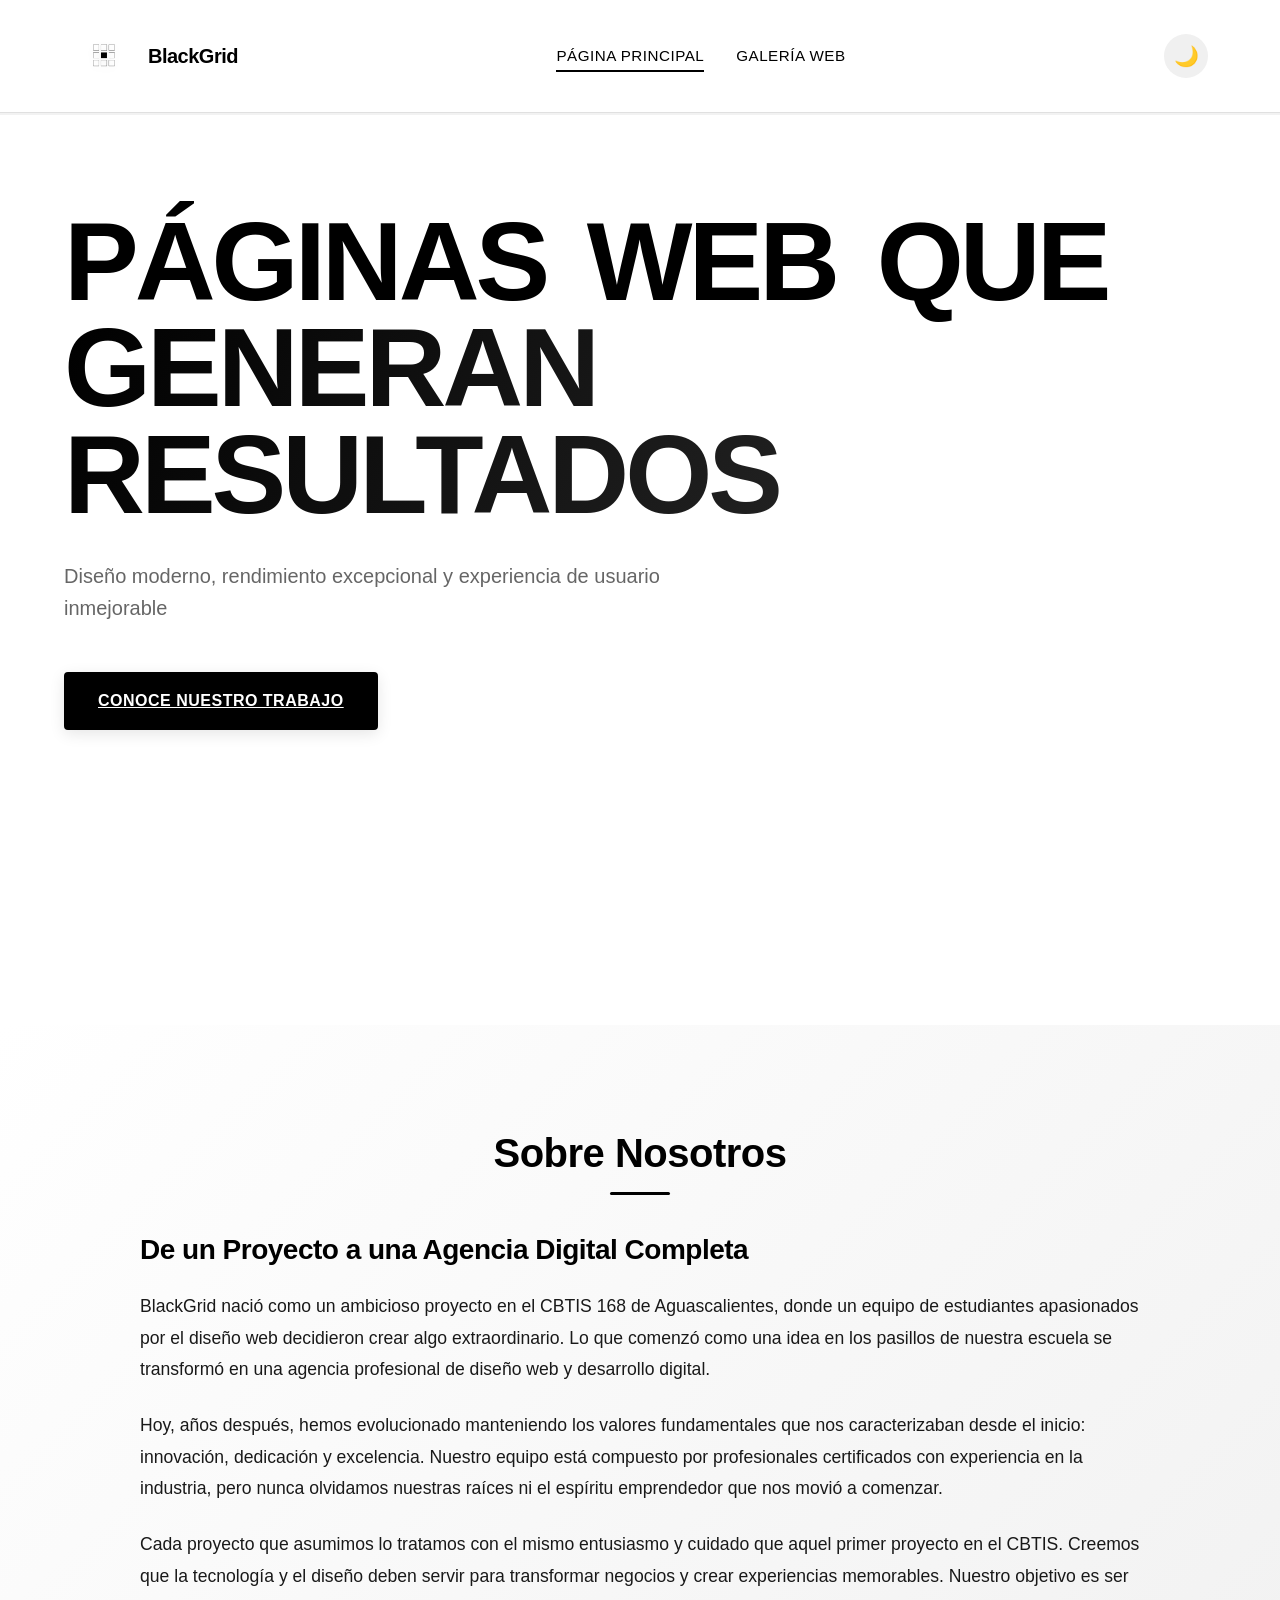
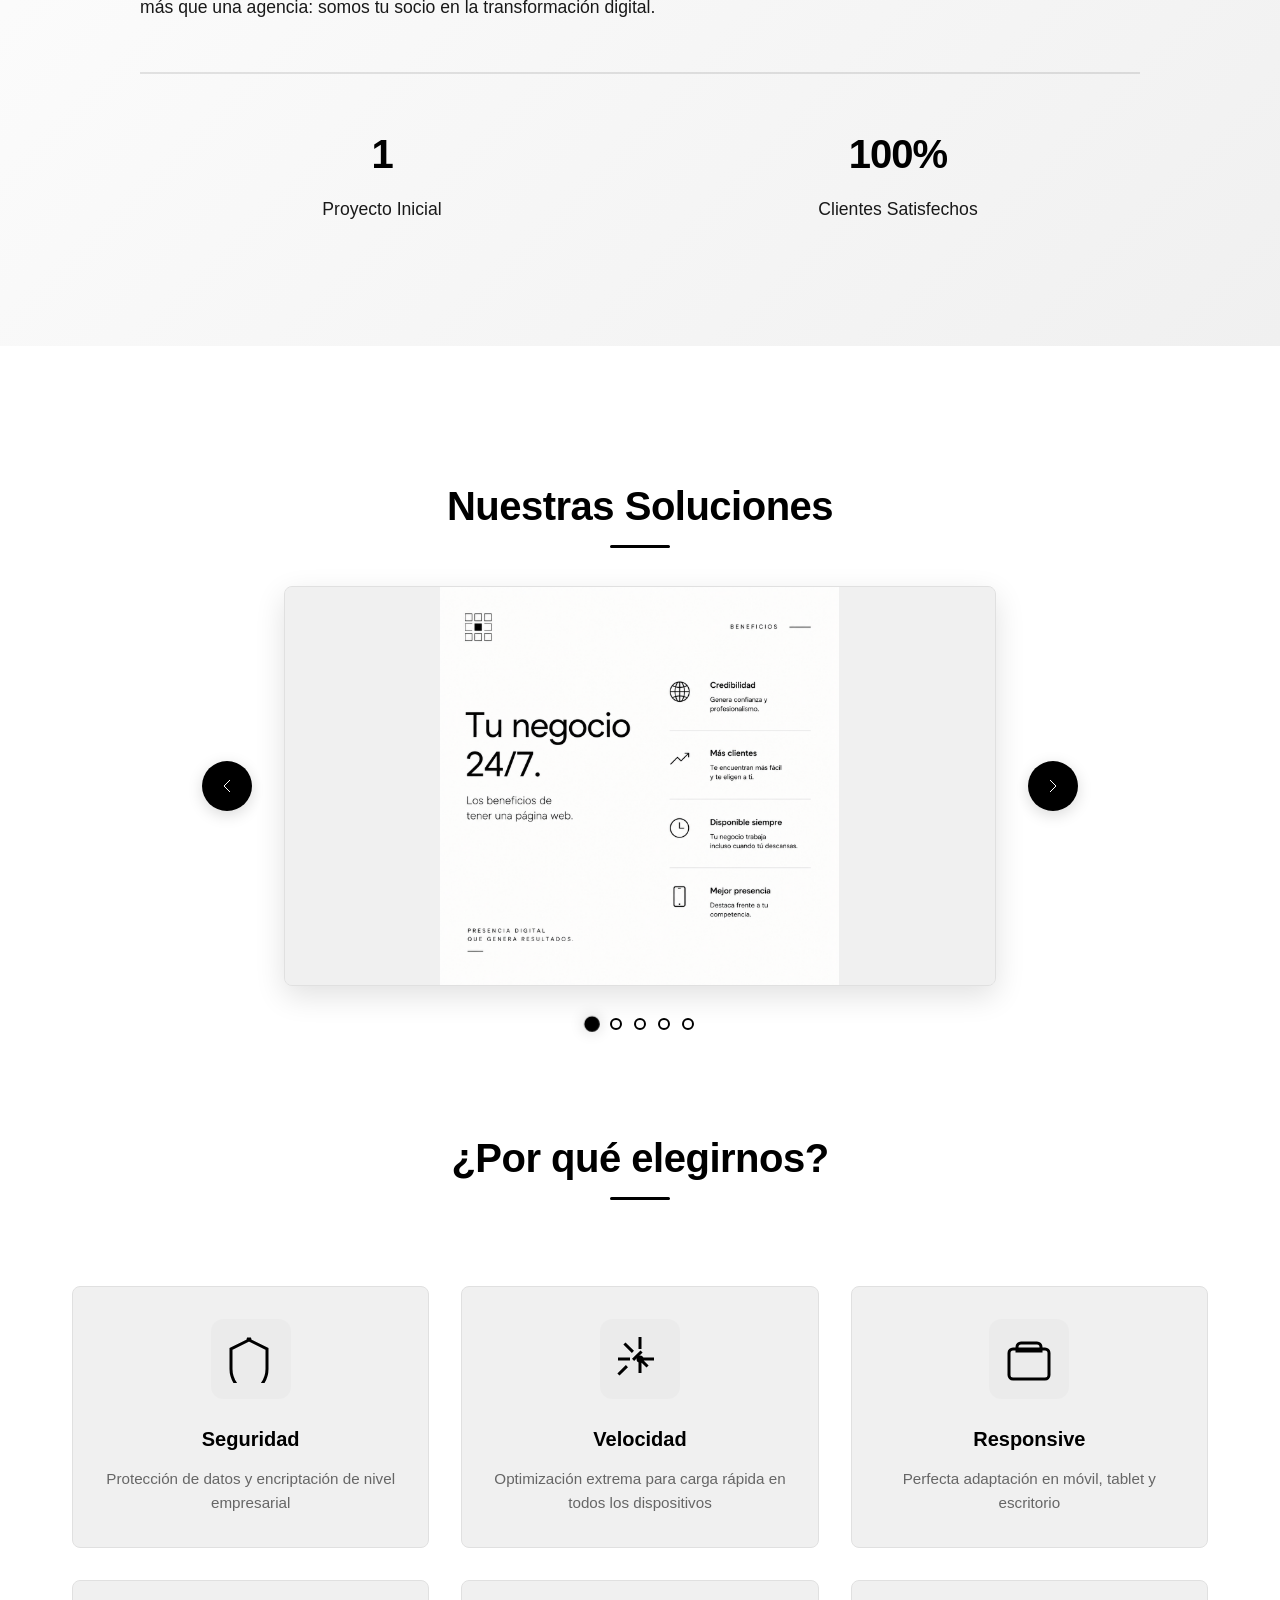
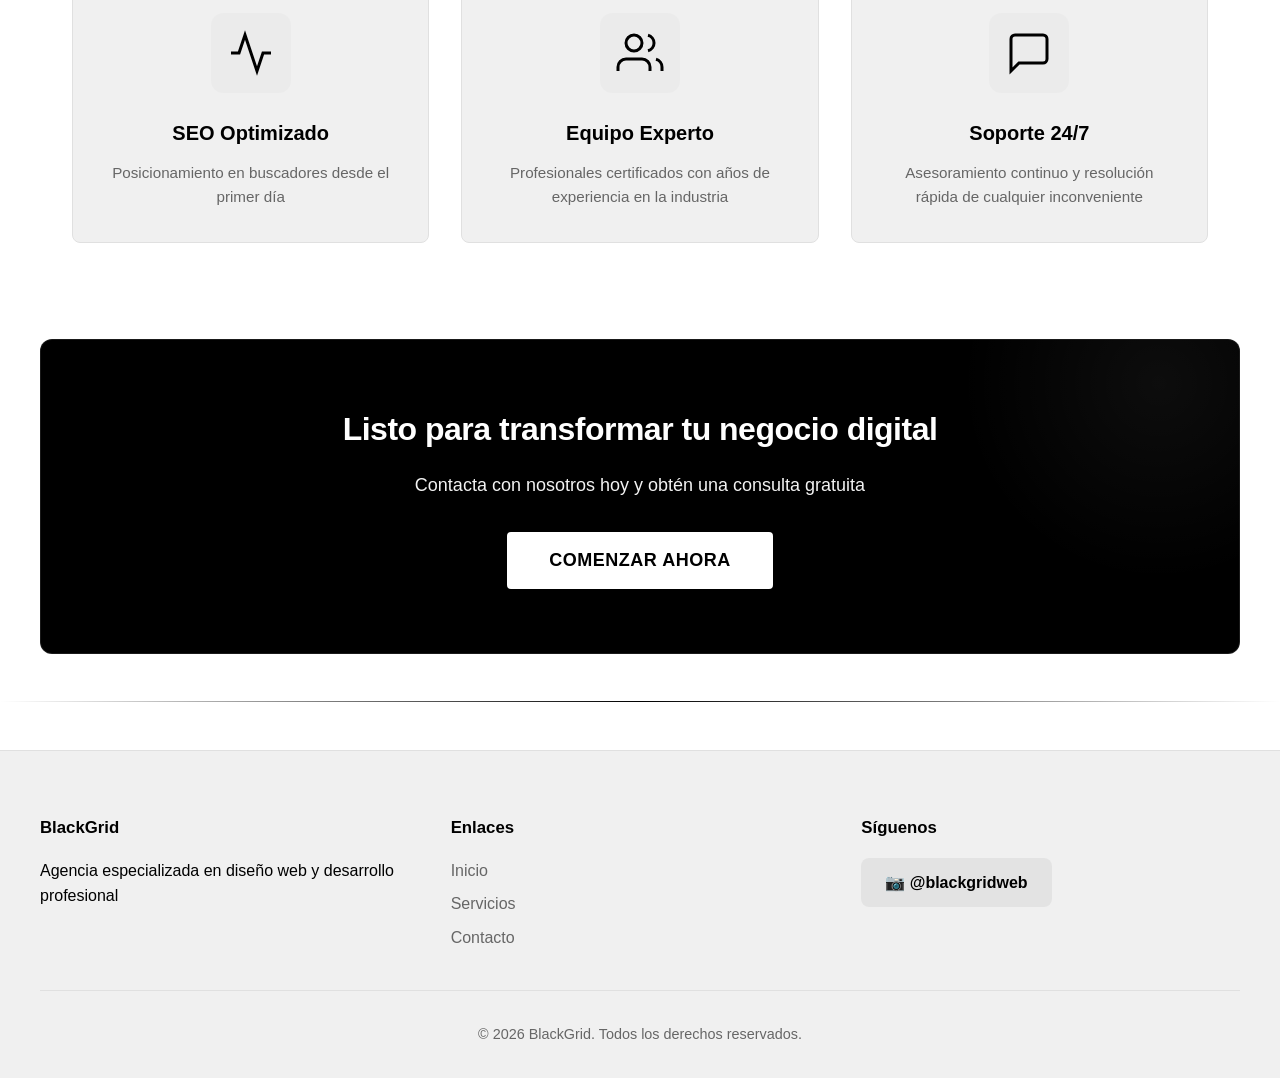
==== index.html @ 01afd083 "Add files via upload" ====
<!DOCTYPE html>
<html lang="es">
<head>
    <meta charset="UTF-8">
    <meta name="viewport" content="width=device-width, initial-scale=1.0">
    <title>BlackGrid - Agencia de Diseño Web Profesional</title>
    <link rel="stylesheet" href="styles.css">
</head>
<body>
    <div class="page-wrapper">
        <!-- Header -->
        <header class="header">
            <div class="header-content">
                <div class="logo-container">
                    <img id="logo" class="logo" src="Resources/LogoWhitemode.png" alt="BlackGrid logo">
                    <span class="logo-text">BlackGrid</span>
                </div>
                
                <!-- Navegación Principal -->
                <nav class="nav-menu">
                    <a href="index.html" class="nav-link active">Página Principal</a>
                    <a href="gallery.html" class="nav-link">Galería Web</a>
                </nav>
                
                <button class="theme-toggle" id="themeToggle" aria-label="Cambiar tema">
                    <span class="theme-icon">🌙</span>
                </button>
            </div>
        </header>

        <!-- Hero Section -->
        <section class="hero">
            <div class="hero-content">
                <h1 class="hero-title">
                    Páginas Web que
                    <span class="highlight">Generan Resultados</span>
                </h1>
                <p class="hero-subtitle">Diseño moderno, rendimiento excepcional y experiencia de usuario inmejorable</p>
                <a href="gallery.html" class="cta-button cta-hero">Conoce Nuestro Trabajo</a>
            </div>
        </section>

        <!-- About Section -->
        <section class="about">
            <div class="about-container">
                <h2 class="section-title">Sobre Nosotros</h2>
                <div class="about-content">
                    <div class="about-text">
                        <h3 class="about-subtitle">De un Proyecto a una Agencia Digital Completa</h3>
                        <p>BlackGrid nació como un ambicioso proyecto en el CBTIS 168 de Aguascalientes, donde un equipo de estudiantes apasionados por el diseño web decidieron crear algo extraordinario. Lo que comenzó como una idea en los pasillos de nuestra escuela se transformó en una agencia profesional de diseño web y desarrollo digital.</p>
                        
                        <p>Hoy, años después, hemos evolucionado manteniendo los valores fundamentales que nos caracterizaban desde el inicio: innovación, dedicación y excelencia. Nuestro equipo está compuesto por profesionales certificados con experiencia en la industria, pero nunca olvidamos nuestras raíces ni el espíritu emprendedor que nos movió a comenzar.</p>
                        
                        <p>Cada proyecto que asumimos lo tratamos con el mismo entusiasmo y cuidado que aquel primer proyecto en el CBTIS. Creemos que la tecnología y el diseño deben servir para transformar negocios y crear experiencias memorables. Nuestro objetivo es ser más que una agencia: somos tu socio en la transformación digital.</p>
                        
                        <div class="about-stats">
                            <div class="stat">
                                <h4 class="stat-number">1</h4>
                                <p class="stat-label">Proyecto Inicial</p>
                            </div>
                            <div class="stat">
                                <h4 class="stat-number">100%</h4>
                                <p class="stat-label">Clientes Satisfechos</p>
                            </div>
                        </div>
                    </div>
                </div>
            </div>
        </section>

        <!-- Carousel Section -->
        <section class="carousel-section">
            <h2 class="section-title">Nuestras Soluciones</h2>
            
            <div class="carousel-container">
                <button class="carousel-arrow prev" id="prevBtn" aria-label="Anterior">
                    <svg viewBox="0 0 24 24" width="24" height="24" stroke="currentColor" fill="none">
                        <polyline points="15 18 9 12 15 6"></polyline>
                    </svg>
                </button>

                <div class="carousel-wrapper">
                    <div class="carousel" id="carousel">
                        <div class="carousel-slide" style="background-image: url('Resources/Ad0.png')"></div>
                        <div class="carousel-slide" style="background-image: url('Resources/Ad1.png')"></div>
                        <div class="carousel-slide" style="background-image: url('Resources/Ad2.png')"></div>
                        <div class="carousel-slide" style="background-image: url('Resources/Ad3.png')"></div>
                        <div class="carousel-slide" style="background-image: url('Resources/Ad4.png')"></div>
                    </div>
                </div>

                <button class="carousel-arrow next" id="nextBtn" aria-label="Siguiente">
                    <svg viewBox="0 0 24 24" width="24" height="24" stroke="currentColor" fill="none">
                        <polyline points="9 18 15 12 9 6"></polyline>
                    </svg>
                </button>
            </div>

            <!-- Carousel Indicators -->
            <div class="carousel-indicators" id="indicators">
                <button class="indicator active" data-slide="0" aria-label="Ir a slide 1"></button>
                <button class="indicator" data-slide="1" aria-label="Ir a slide 2"></button>
                <button class="indicator" data-slide="2" aria-label="Ir a slide 3"></button>
                <button class="indicator" data-slide="3" aria-label="Ir a slide 4"></button>
                <button class="indicator" data-slide="4" aria-label="Ir a slide 5"></button>
            </div>
        </section>

        <!-- Features Section -->
        <section class="features">
            <h2 class="section-title">¿Por qué elegirnos?</h2>
            
            <div class="features-grid">
                <div class="feature-card" data-description="Implementamos protocolos de seguridad de nivel empresarial con encriptación end-to-end. Nuestros servidores están certificados ISO 27001 y realizamos auditorías de seguridad regularmente. Protegemos tus datos y los de tus usuarios con los estándares más rigurosos.">
                    <div class="feature-icon">
                        <svg viewBox="0 0 24 24" width="48" height="48" stroke="currentColor" fill="none" stroke-width="1.5">
                            <path d="M12 2L2 7v10c0 5.55 3.84 10.74 9 12 5.16-1.26 9-6.45 9-12V7l-10-5z"></path>
                        </svg>
                    </div>
                    <h3>Seguridad</h3>
                    <p>Protección de datos y encriptación de nivel empresarial</p>
                </div>

                <div class="feature-card" data-description="Nuestros sitios web cargan en menos de 2 segundos. Utilizamos técnicas avanzadas de optimización, compresión de imágenes, caché inteligente y CDN global. Cada milisegundo importa para convertir visitantes en clientes valiosos.">
                    <div class="feature-icon">
                        <svg viewBox="0 0 24 24" width="48" height="48" stroke="currentColor" fill="none" stroke-width="1.5">
                            <circle cx="12" cy="12" r="1"></circle>
                            <path d="M12 1v6m0 6v6M4.22 4.22l4.24 4.24m3.08 3.08l4.24 4.24M1 12h6m6 0h6m-17.78 7.78l4.24-4.24m3.08-3.08l4.24-4.24"></path>
                        </svg>
                    </div>
                    <h3>Velocidad</h3>
                    <p>Optimización extrema para carga rápida en todos los dispositivos</p>
                </div>

                <div class="feature-card" data-description="Todos nuestros diseños se adaptan perfectamente a cualquier pantalla. Probamos en más de 20 dispositivos diferentes para garantizar la mejor experiencia. Tu sitio se verá increíble en móviles, tablets y desktops.">
                    <div class="feature-icon">
                        <svg viewBox="0 0 24 24" width="48" height="48" stroke="currentColor" fill="none" stroke-width="1.5">
                            <rect x="2" y="7" width="20" height="15" rx="2" ry="2"></rect>
                            <path d="M16 4H8a2 2 0 0 0-2 2v2h12V6a2 2 0 0 0-2-2z"></path>
                        </svg>
                    </div>
                    <h3>Responsive</h3>
                    <p>Perfecta adaptación en móvil, tablet y escritorio</p>
                </div>

                <div class="feature-card" data-description="Optimizamos cada aspecto técnico para buscadores. Desde estructura JSON-LD hasta velocidad de carga, sitemap dinámico y backlinks de calidad. Tus clientes te encontrarán en Google desde el primer mes.">
                    <div class="feature-icon">
                        <svg viewBox="0 0 24 24" width="48" height="48" stroke="currentColor" fill="none" stroke-width="1.5">
                            <polyline points="22 12 18 12 15 21 9 3 6 12 2 12"></polyline>
                        </svg>
                    </div>
                    <h3>SEO Optimizado</h3>
                    <p>Posicionamiento en buscadores desde el primer día</p>
                </div>

                <div class="feature-card" data-description="Nuestro equipo tiene más de 50 años combinados en diseño y desarrollo web. Hemos creado más de 200 proyectos exitosos para empresas de todos los tamaños. Tu éxito es nuestra prioridad.">
                    <div class="feature-icon">
                        <svg viewBox="0 0 24 24" width="48" height="48" stroke="currentColor" fill="none" stroke-width="1.5">
                            <path d="M17 21v-2a4 4 0 0 0-4-4H5a4 4 0 0 0-4 4v2"></path>
                            <circle cx="9" cy="7" r="4"></circle>
                            <path d="M23 21v-2a4 4 0 0 0-3-3.87"></path>
                            <path d="M16 3.13a4 4 0 0 1 0 7.75"></path>
                        </svg>
                    </div>
                    <h3>Equipo Experto</h3>
                    <p>Profesionales certificados con años de experiencia en la industria</p>
                </div>

                <div class="feature-card" data-description="Te asesoramos en cada paso del camino. Desde la estrategia inicial hasta el lanzamiento y soporte continuo. Disponibles 24/7 para responder tus preguntas y optimizar tu presencia digital.">
                    <div class="feature-icon">
                        <svg viewBox="0 0 24 24" width="48" height="48" stroke="currentColor" fill="none" stroke-width="1.5">
                            <path d="M21 15a2 2 0 0 1-2 2H7l-4 4V5a2 2 0 0 1 2-2h14a2 2 0 0 1 2 2z"></path>
                        </svg>
                    </div>
                    <h3>Soporte 24/7</h3>
                    <p>Asesoramiento continuo y resolución rápida de cualquier inconveniente</p>
                </div>
            </div>
        </section>

        <!-- Modal Expandible -->
        <div class="feature-modal" id="featureModal">
            <div class="modal-overlay" id="modalOverlay"></div>
            <div class="modal-content">
                <button class="modal-close" id="modalClose">
                    <svg viewBox="0 0 24 24" width="24" height="24" stroke="currentColor" fill="none" stroke-width="2">
                        <line x1="18" y1="6" x2="6" y2="18"></line>
                        <line x1="6" y1="6" x2="18" y2="18"></line>
                    </svg>
                </button>
                <div class="modal-header">
                    <div class="modal-icon" id="modalIcon"></div>
                    <h2 id="modalTitle"></h2>
                </div>
                <p id="modalDescription"></p>
                <div class="modal-footer">
                    <button class="cta-button" id="contactBtn">Más información</button>
                </div>
            </div>
        </div>

        <!-- CTA Section -->
        <section class="cta-section">
            <div class="cta-content">
                <h2>Listo para transformar tu negocio digital</h2>
                <p>Contacta con nosotros hoy y obtén una consulta gratuita</p>
                <button class="cta-button large" id="whatsappCTA">Comenzar Ahora</button>
            </div>
        </section>

        <!-- Footer -->
        <footer class="footer">
            <div class="footer-content">
                <div class="footer-section">
                    <h4>BlackGrid</h4>
                    <p>Agencia especializada en diseño web y desarrollo profesional</p>
                </div>
                <div class="footer-section">
                    <h4>Enlaces</h4>
                    <ul>
                        <li><a href="#inicio">Inicio</a></li>
                        <li><a href="#servicios">Servicios</a></li>
                        <li><a href="#contacto">Contacto</a></li>
                    </ul>
                </div>
                <div class="footer-section">
                    <h4>Síguenos</h4>
                    <div class="social-links">
                        <a href="https://instagram.com/blackgridweb" target="_blank" aria-label="Instagram">📷 @blackgridweb</a>
                    </div>
                </div>
            </div>
            <div class="footer-bottom">
                <p>&copy; 2026 BlackGrid. Todos los derechos reservados.</p>
            </div>
        </footer>
    </div>

    <script src="script.js"></script>
</body>
</html>
---- styles.css ----
/* ================================
   VARIABLES Y RESET GLOBAL
   ================================ */

:root {
    --primary-color: #000000;
    --secondary-color: #ffffff;
    --accent-color: #f0f0f0;
    --text-color: #000000;
    --text-light: #666666;
    --border-color: #e0e0e0;
    --bg-secondary: #f9f9f9;
    --shadow: 0 2px 8px rgba(0, 0, 0, 0.08);
    --shadow-lg: 0 10px 30px rgba(0, 0, 0, 0.12);

    --transition-duration: 0.3s;
    --transition-timing: cubic-bezier(0.4, 0, 0.2, 1);
}

/* Dark mode */
body.dark-mode {
    --primary-color: #ffffff;
    --secondary-color: #1a1a1a;
    --accent-color: #2a2a2a;
    --text-color: #ffffff;
    --text-light: #b0b0b0;
    --border-color: #333333;
    --bg-secondary: #0d0d0d;
    --shadow: 0 2px 8px rgba(0, 0, 0, 0.3);
    --shadow-lg: 0 10px 30px rgba(0, 0, 0, 0.4);
}

* {
    margin: 0;
    padding: 0;
    box-sizing: border-box;
}

html {
    scroll-behavior: smooth;
}

@import url('https://fonts.googleapis.com/css2?family=Poppins:wght@100;200;300;400;500;600;700&family=Space+Grotesk:wght@400;500;600;700&family=Syne:wght@400;500;600;700;800&family=Inter:wght@400;500;600;700;800;900&family=Outfit:wght@400;500;600;700;800;900&display=swap');

body {
    font-family: 'Poppins', -apple-system, BlinkMacSystemFont, 'Segoe UI', sans-serif;
    font-weight: 300;
    background-color: var(--secondary-color);
    color: var(--text-color);
    transition: background-color var(--transition-duration) var(--transition-timing),
                color var(--transition-duration) var(--transition-timing);
    line-height: 1.6;
}

/* ================================
   HEADER
   ================================ */

.header {
    position: sticky;
    top: 0;
    z-index: 100;
    background: rgba(255, 255, 255, 0.95);
    backdrop-filter: blur(10px);
    border-bottom: 1px solid var(--border-color);
    transition: all var(--transition-duration) var(--transition-timing);
    box-shadow: 0 2px 0 rgba(0, 0, 0, 0.05);
}

body.dark-mode .header {
    background: rgba(26, 26, 26, 0.95);
}

.header:hover {
    box-shadow: 0 4px 12px rgba(0, 0, 0, 0.1);
}

.header-content {
    max-width: 1200px;
    margin: 0 auto;
    padding: 1.5rem 2rem;
    display: flex;
    justify-content: space-between;
    align-items: center;
    gap: 2rem;
}

/* Menú de Navegación */
.nav-menu {
    display: flex;
    gap: 2rem;
    align-items: center;
    flex: 1;
    justify-content: center;
}

.nav-link {
    color: var(--text-color);
    text-decoration: none;
    font-weight: 500;
    font-size: 0.95rem;
    transition: all 0.3s cubic-bezier(0.34, 1.56, 0.64, 1);
    position: relative;
    letter-spacing: 0.5px;
    text-transform: uppercase;
}

.nav-link::after {
    content: '';
    position: absolute;
    bottom: -4px;
    left: 0;
    width: 0;
    height: 2px;
    background: var(--primary-color);
    transition: width 0.3s ease;
}

.nav-link:hover,
.nav-link.active {
    color: var(--primary-color);
}

.nav-link:hover::after,
.nav-link.active::after {
    width: 100%;
}

.logo-container {
    display: flex;
    align-items: center;
    gap: 0.75rem;
    text-decoration: none;
    cursor: pointer;
    animation: slideInDown 0.6s ease-out;
    transition: all 0.3s ease;
}

.logo-container:hover {
    transform: translateY(-2px);
}

.logo {
    width: 64px;
    height: 64px;
    transition: all 0.4s cubic-bezier(0.34, 1.56, 0.64, 1);
    filter: drop-shadow(0 2px 4px rgba(0, 0, 0, 0.1));
}

.logo-container:hover .logo {
    transform: scale(1.15) rotate(-5deg);
    filter: drop-shadow(0 4px 8px rgba(0, 0, 0, 0.15));
}

.logo-text {
    font-weight: 700;
    font-size: 1.25rem;
    letter-spacing: -0.5px;
    color: var(--text-color);
    transition: color 0.3s ease;
}

.logo-container:hover .logo-text {
    color: var(--primary-color);
}

.theme-toggle {
    background: var(--accent-color);
    border: 2px solid transparent;
    width: 44px;
    height: 44px;
    border-radius: 50%;
    cursor: pointer;
    display: flex;
    align-items: center;
    justify-content: center;
    font-size: 1.25rem;
    transition: all 0.3s cubic-bezier(0.34, 1.56, 0.64, 1);
    animation: slideInDown 0.6s ease-out 0.1s backwards;
}

.theme-toggle:hover {
    transform: scale(1.15) rotate(30deg);
    background: var(--primary-color);
    color: var(--secondary-color);
    border-color: var(--primary-color);
    box-shadow: 0 4px 12px rgba(0, 0, 0, 0.15);
}

.theme-toggle:active {
    transform: scale(1.08) rotate(30deg);
}

/* ================================
   HERO SECTION
   ================================ */

.hero {
    max-width: 100%;
    margin: 0;
    padding: 6rem 2rem 14rem 2rem;
    display: flex;
    align-items: center;
    justify-content: flex-start;
    min-height: auto;
    position: relative;
    overflow: visible;
}

.hero::before {
    display: none;
}

.hero::after {
    display: none;
}

.hero-content {
    text-align: left;
    animation: fadeInUp 0.8s ease-out;
    position: relative;
    z-index: 1;
    width: 100%;
    max-width: none;
    padding-right: 0;
    padding-left: 2rem;
}

.hero-title {
    font-size: clamp(3rem, 15vw, 7rem);
    font-weight: 900;
    line-height: 0.95;
    margin-bottom: 2rem;
    letter-spacing: -4px;
    animation: slideInDown 0.7s ease-out 0.2s backwards;
    font-family: 'Inter', 'Outfit', sans-serif;
    position: relative;
    display: block;
    text-transform: uppercase;
    word-spacing: 0.12em;
    color: var(--text-color);
    width: 100%;
    max-width: none;
    margin-left: 0;
    padding: 0;
}

/* Efecto hueco/outline decorativo */
.hero-title::before {
    content: attr(data-text);
    position: absolute;
    left: 0;
    top: 0;
    width: 100%;
    height: 100%;
    z-index: -1;
    background: linear-gradient(135deg, var(--primary-color), var(--text-light));
    -webkit-background-clip: text;
    -webkit-text-fill-color: transparent;
    background-clip: text;
    -webkit-text-stroke: 2px var(--primary-color);
    opacity: 0.15;
    filter: blur(0.5px);
    animation: slideInDown 0.7s ease-out 0.2s backwards;
}

/* Decoración geométrica a la izquierda */
.hero-title::after {
    content: '';
    position: absolute;
    left: -40px;
    top: 20%;
    width: 8px;
    height: 60%;
    background: linear-gradient(180deg, var(--primary-color), var(--text-light));
    border-radius: 4px;
    animation: slideInLeft 0.8s ease-out 0.3s backwards;
}

body.dark-mode .hero-title::before {
    -webkit-text-stroke: 2px var(--primary-color);
}

.hero-title .highlight {
    color: var(--primary-color);
    position: relative;
    display: inline-block;
    background: linear-gradient(120deg, var(--primary-color), var(--text-light));
    -webkit-background-clip: text;
    -webkit-text-fill-color: transparent;
    background-clip: text;
    background-size: 200% 200%;
    animation: gradientShift 3s ease infinite;
    
    padding: 0;
    margin: 0;
    transition: all 0.3s ease;
}

.hero-title .highlight::before,
.hero-title .highlight::after {
    display: none !important;
}

body.dark-mode .hero-title .highlight {
    /* Color adapta automáticamente */
}

/* Remover decoraciones */
.hero-title::before,
.hero-title::after {
    display: none !important;
}

.hero-subtitle {
    font-size: 1.25rem;
    color: var(--text-light);
    margin-bottom: 2rem;
    max-width: 700px;
    margin-left: 0;
    margin-right: 0;
    animation: fadeInUp 0.8s ease-out 0.3s backwards;
    font-weight: 400;
}

/* ================================
   BOTONES
   ================================ */

.cta-button {
    padding: 0.875rem 2rem;
    font-size: 1rem;
    font-weight: 600;
    border: 2px solid var(--primary-color);
    background: var(--primary-color);
    color: var(--secondary-color);
    border-radius: 4px;
    cursor: pointer;
    transition: all var(--transition-duration) var(--transition-timing);
    letter-spacing: 0.5px;
    text-transform: uppercase;
    position: relative;
    overflow: hidden;
    box-shadow: 0 4px 15px rgba(0, 0, 0, 0.1);
}

.cta-button::before {
    content: '';
    position: absolute;
    top: 0;
    left: -100%;
    width: 100%;
    height: 100%;
    background: var(--secondary-color);
    transition: left var(--transition-duration) var(--transition-timing);
    z-index: -1;
}

.cta-button::after {
    content: '';
    position: absolute;
    top: 50%;
    left: 50%;
    width: 0;
    height: 0;
    background: rgba(255, 255, 255, 0.3);
    border-radius: 50%;
    transform: translate(-50%, -50%);
    transition: width 0.6s, height 0.6s;
    pointer-events: none;
}

.cta-button:hover {
    color: var(--primary-color);
    box-shadow: 0 8px 25px rgba(0, 0, 0, 0.2);
    transform: translateY(-2px);
}

.cta-button:hover::before {
    left: 0;
}

.cta-button:active::after {
    width: 300px;
    height: 300px;
}

.cta-button.large {
    padding: 1rem 2.5rem;
    font-size: 1.125rem;
}

.cta-button.cta-hero {
    display: inline-block;
    margin-top: 1rem;
    animation: scaleIn 0.6s ease-out 0.4s backwards;
    margin-left: 0;
}

/* ================================
   FEATURE MODAL
   ================================ */

.feature-modal {
    display: none;
    position: fixed;
    top: 0;
    left: 0;
    right: 0;
    bottom: 0;
    z-index: 1000;
    animation: modalFadeIn 0.3s ease-out;
}

.feature-modal.active {
    display: flex;
    align-items: center;
    justify-content: center;
}

.modal-overlay {
    position: absolute;
    top: 0;
    left: 0;
    right: 0;
    bottom: 0;
    background: rgba(0, 0, 0, 0.6);
    backdrop-filter: blur(6px);
    animation: fadeIn 0.3s ease-out;
}

.modal-content {
    position: relative;
    background: var(--secondary-color);
    border-radius: 12px;
    padding: 3rem;
    max-width: 500px;
    width: 90%;
    box-shadow: 0 25px 70px rgba(0, 0, 0, 0.35);
    animation: modalSlideUp 0.5s cubic-bezier(0.34, 1.56, 0.64, 1);
    max-height: 90vh;
    overflow-y: auto;
    border: 1px solid rgba(0, 0, 0, 0.1);
}

.modal-close {
    position: absolute;
    top: 1.5rem;
    right: 1.5rem;
    background: var(--accent-color);
    border: 2px solid transparent;
    width: 40px;
    height: 40px;
    border-radius: 50%;
    cursor: pointer;
    display: flex;
    align-items: center;
    justify-content: center;
    color: var(--text-color);
    transition: all var(--transition-duration) var(--transition-timing);
}

.modal-close:hover {
    transform: rotate(90deg) scale(1.15);
    background: var(--primary-color);
    color: var(--secondary-color);
    border-color: var(--primary-color);
}

.modal-header {
    display: flex;
    align-items: center;
    gap: 1.5rem;
    margin-bottom: 1.5rem;
    animation: slideInLeft 0.5s ease-out 0.1s backwards;
}

.modal-icon {
    width: 80px;
    height: 80px;
    display: flex;
    align-items: center;
    justify-content: center;
    background: var(--accent-color);
    border-radius: 12px;
    color: var(--primary-color);
    flex-shrink: 0;
    animation: scaleIn 0.5s cubic-bezier(0.34, 1.56, 0.64, 1) 0.15s backwards;
}

.modal-icon svg {
    width: 48px;
    height: 48px;
}

.modal-content h2 {
    font-size: 1.75rem;
    font-weight: 700;
    color: var(--text-color);
    margin: 0;
    animation: slideInRight 0.5s ease-out 0.2s backwards;
}

.modal-content p {
    font-size: 1rem;
    line-height: 1.8;
    color: var(--text-light);
    margin-bottom: 2rem;
    animation: fadeInUp 0.5s ease-out 0.25s backwards;
}

.modal-footer {
    display: flex;
    gap: 1rem;
    animation: fadeInUp 0.5s ease-out 0.3s backwards;
}

.modal-footer .cta-button {
    flex: 1;
}

@keyframes modalFadeIn {
    from {
        opacity: 0;
    }
    to {
        opacity: 1;
    }
}

@keyframes modalSlideUp {
    from {
        opacity: 0;
        transform: translateY(40px) scale(0.92);
    }
    to {
        opacity: 1;
        transform: translateY(0) scale(1);
    }
}

/* ================================
   ABOUT SECTION
   ================================ */

.about {
    background: linear-gradient(135deg, var(--secondary-color), var(--accent-color));
    padding: 6rem 2rem;
    margin: 4rem 0;
}

.about-container {
    max-width: 1000px;
    margin: 0 auto;
}

.about .section-title {
    color: var(--primary-color);
    margin-bottom: 3rem;
    animation: fadeInUp 0.6s ease-out;
}

.about-content {
    display: grid;
    grid-template-columns: 1fr;
    gap: 3rem;
    align-items: center;
}

.about-text {
    animation: slideInUp 0.6s ease-out 0.1s backwards;
}

.about-subtitle {
    font-size: 1.75rem;
    font-weight: 700;
    color: var(--primary-color);
    margin-bottom: 1.5rem;
    letter-spacing: -0.5px;
    line-height: 1.2;
}

.about-text p {
    font-size: 1.1rem;
    line-height: 1.8;
    color: var(--text-color);
    margin-bottom: 1.5rem;
    opacity: 0.9;
    animation: fadeInUp 0.6s ease-out backwards;
}

.about-text p:nth-child(2) {
    animation-delay: 0.1s;
}

.about-text p:nth-child(3) {
    animation-delay: 0.2s;
}

.about-stats {
    display: grid;
    grid-template-columns: repeat(auto-fit, minmax(180px, 1fr));
    gap: 2rem;
    margin-top: 3rem;
    padding-top: 3rem;
    border-top: 2px solid rgba(0, 0, 0, 0.1);
}

.stat {
    text-align: center;
    animation: scaleIn 0.5s ease-out backwards;
}

.stat:nth-child(1) {
    animation-delay: 0.3s;
}

.stat:nth-child(2) {
    animation-delay: 0.4s;
}

.stat:nth-child(3) {
    animation-delay: 0.5s;
}

.stat-number {
    font-size: 2.5rem;
    font-weight: 900;
    color: var(--primary-color);
    margin-bottom: 0.5rem;
    letter-spacing: -1px;
}

.stat-label {
    font-size: 1rem;
    color: var(--text-color);
    font-weight: 500;
}

/* About Section - Dark Mode Adjustments */
:root[data-theme="dark"] .about {
    background: linear-gradient(135deg, var(--secondary-color), var(--accent-color));
}

:root[data-theme="dark"] .about-text p {
    color: var(--text-color);
}

/* About Section - Responsive */
@media (max-width: 768px) {
    .about {
        padding: 4rem 1.5rem;
        margin: 2rem 0;
    }

    .about-subtitle {
        font-size: 1.5rem;
    }

    .about-text p {
        font-size: 1rem;
    }

    .about-stats {
        grid-template-columns: repeat(3, 1fr);
        gap: 1.5rem;
        margin-top: 2rem;
        padding-top: 2rem;
    }

    .stat-number {
        font-size: 2rem;
    }

    .stat-label {
        font-size: 0.9rem;
    }
}

@media (max-width: 480px) {
    .about {
        padding: 3rem 1rem;
    }

    .about .section-title {
        font-size: 2rem;
    }

    .about-subtitle {
        font-size: 1.25rem;
    }

    .about-stats {
        grid-template-columns: 1fr;
        gap: 1rem;
    }

    .stat-number {
        font-size: 1.75rem;
    }
}

/* ================================
   CAROUSEL SECTION
   ================================ */

.carousel-section {
    max-width: 1200px;
    margin: 8rem auto 4rem auto;
    padding: 0 2rem;
}

.section-title {
    font-size: 2.5rem;
    font-weight: 700;
    text-align: center;
    margin-bottom: 3rem;
    letter-spacing: -0.5px;
    animation: fadeInUp 0.6s ease-out;
    position: relative;
    display: inline-block;
    width: 100%;
}

.section-title::after {
    content: '';
    position: absolute;
    bottom: -10px;
    left: 50%;
    transform: translateX(-50%);
    width: 60px;
    height: 3px;
    background: var(--primary-color);
    border-radius: 2px;
    animation: slideInLeft 0.8s ease-out 0.3s backwards;
}

.carousel-container {
    display: flex;
    align-items: center;
    gap: 2rem;
    position: relative;
    justify-content: center;
}

.carousel-wrapper {
    flex: 0 1 auto;
    overflow: hidden;
    border-radius: 8px;
    box-shadow: var(--shadow-lg);
    display: flex;
    align-items: center;
    justify-content: center;
    max-width: 90%;
    aspect-ratio: 16 / 9;
    min-height: 400px;
    background: var(--accent-color);
    animation: slideInUp 0.7s ease-out;
    position: relative;
    border: 1px solid var(--border-color);
    transition: all 0.3s ease;
}

.carousel-wrapper:hover {
    box-shadow: 0 15px 50px rgba(0, 0, 0, 0.15);
}

.carousel {
    display: flex;
    transition: transform 0.6s cubic-bezier(0.4, 0, 0.2, 1);
    width: 100%;
}

.carousel-slide {
    min-width: 100%;
    background-size: contain;
    background-position: center;
    background-repeat: no-repeat;
    background-color: var(--accent-color);
    animation: slideInFade 0.6s ease-out;
    display: flex;
    align-items: center;
    justify-content: center;
    aspect-ratio: 16 / 9;
}

@keyframes slideInFade {
    from {
        opacity: 0;
        transform: scale(0.98);
    }
    to {
        opacity: 1;
        transform: scale(1);
    }
}

.carousel-arrow {
    position: relative;
    background: var(--primary-color);
    color: var(--secondary-color);
    border: none;
    width: 50px;
    height: 50px;
    border-radius: 50%;
    cursor: pointer;
    display: flex;
    align-items: center;
    justify-content: center;
    transition: all var(--transition-duration) var(--transition-timing);
    box-shadow: 0 4px 15px rgba(0, 0, 0, 0.15);
    flex-shrink: 0;
    animation: slideInUp 0.7s ease-out;
}

.carousel-arrow:nth-of-type(1) {
    animation-delay: 0.3s;
}

.carousel-arrow:last-of-type {
    animation-delay: 0.5s;
}

.carousel-arrow:hover {
    transform: scale(1.15) translateY(-3px);
    box-shadow: 0 8px 30px rgba(0, 0, 0, 0.25);
}

.carousel-arrow:active {
    transform: scale(1.08) translateY(-1px);
}

.carousel-indicators {
    display: flex;
    justify-content: center;
    gap: 0.75rem;
    margin-top: 2rem;
    flex-wrap: wrap;
    animation: fadeInUp 0.8s ease-out 0.4s backwards;
}

.indicator {
    width: 12px;
    height: 12px;
    border-radius: 50%;
    border: 2px solid var(--primary-color);
    background: transparent;
    cursor: pointer;
    transition: all var(--transition-duration) var(--transition-timing);
}

.indicator.active {
    background: var(--primary-color);
    transform: scale(1.3);
    box-shadow: 0 0 12px rgba(0, 0, 0, 0.2);
}

.indicator:hover {
    transform: scale(1.2);
    box-shadow: 0 0 8px rgba(0, 0, 0, 0.15);
}

/* ================================
   FEATURES SECTION
   ================================ */

.features {
    max-width: 1200px;
    margin: 6rem auto;
    padding: 0 2rem;
}

.features-grid {
    display: grid;
    grid-template-columns: repeat(auto-fit, minmax(280px, 1fr));
    gap: 2rem;
    margin-top: 3rem;
}

.feature-card {
    padding: 2rem;
    border: 1px solid var(--border-color);
    border-radius: 8px;
    text-align: center;
    transition: all 0.4s cubic-bezier(0.34, 1.56, 0.64, 1);
    background: var(--accent-color);
    animation: slideInUp 0.6s ease-out forwards;
    opacity: 0;
    position: relative;
    overflow: hidden;
}

/* Staggered animation para cada tarjeta */
.feature-card:nth-child(1) { animation-delay: 0.1s; }
.feature-card:nth-child(2) { animation-delay: 0.2s; }
.feature-card:nth-child(3) { animation-delay: 0.3s; }
.feature-card:nth-child(4) { animation-delay: 0.4s; }
.feature-card:nth-child(5) { animation-delay: 0.5s; }
.feature-card:nth-child(6) { animation-delay: 0.6s; }

.feature-card::before {
    content: '';
    position: absolute;
    top: 0;
    left: 0;
    right: 0;
    height: 3px;
    background: linear-gradient(90deg, var(--primary-color), transparent);
    transform: scaleX(0);
    transform-origin: left;
    transition: transform 0.4s ease;
}

.feature-card:hover::before {
    transform: scaleX(1);
}

.feature-card:hover {
    transform: translateY(-12px);
    box-shadow: 0 15px 45px rgba(0, 0, 0, 0.12);
    border-color: var(--primary-color);
}

.feature-icon {
    display: flex;
    align-items: center;
    justify-content: center;
    width: 80px;
    height: 80px;
    margin: 0 auto 1.5rem;
    color: var(--primary-color);
    transition: all 0.4s cubic-bezier(0.34, 1.56, 0.64, 1);
    background: rgba(0, 0, 0, 0.02);
    border-radius: 12px;
}

.feature-card:hover .feature-icon {
    transform: scale(1.25) rotate(5deg);
    background: rgba(0, 0, 0, 0.05);
}

.feature-card h3 {
    font-size: 1.25rem;
    margin-bottom: 0.75rem;
    font-weight: 600;
    transition: color 0.3s ease;
}

.feature-card:hover h3 {
    color: var(--primary-color);
}

.feature-card p {
    color: var(--text-light);
    font-size: 0.95rem;
    line-height: 1.6;
    font-weight: 400;
}

/* ================================
   CTA SECTION
   ================================ */

.cta-section {
    max-width: 1200px;
    margin: 6rem auto;
    padding: 4rem 2rem;
    background: var(--primary-color);
    color: var(--secondary-color);
    border-radius: 12px;
    text-align: center;
    animation: fadeInUp 0.8s ease-out;
    position: relative;
    overflow: hidden;
    border: 1px solid rgba(255, 255, 255, 0.1);
}

.cta-section::before {
    content: '';
    position: absolute;
    top: -50%;
    right: -10%;
    width: 400px;
    height: 400px;
    background: radial-gradient(circle, rgba(255, 255, 255, 0.05) 0%, transparent 70%);
    border-radius: 50%;
    animation: floatingHero 8s ease-in-out infinite;
}

.cta-content {
    position: relative;
    z-index: 1;
}

.cta-content h2 {
    font-size: 2rem;
    margin-bottom: 1rem;
    font-weight: 700;
    animation: slideInUp 0.6s ease-out 0.2s backwards;
    letter-spacing: -0.5px;
}

.cta-content p {
    font-size: 1.125rem;
    margin-bottom: 2rem;
    opacity: 0.95;
    animation: fadeInUp 0.6s ease-out 0.3s backwards;
}

.cta-section .cta-button {
    background: var(--secondary-color);
    color: var(--primary-color);
    border-color: var(--secondary-color);
    animation: scaleIn 0.6s ease-out 0.4s backwards;
}

.cta-section .cta-button::before {
    background: var(--primary-color);
}

.cta-section .cta-button:hover {
    color: var(--secondary-color);
}

/* ================================
   FOOTER
   ================================ */

.footer {
    background: var(--accent-color);
    border-top: 1px solid var(--border-color);
    padding: 4rem 2rem 2rem;
    margin-top: 6rem;
    position: relative;
}

.footer::before {
    content: '';
    position: absolute;
    top: -50px;
    left: 0;
    right: 0;
    height: 1px;
    background: linear-gradient(90deg, transparent, var(--primary-color), transparent);
}

.footer-content {
    max-width: 1200px;
    margin: 0 auto;
    display: grid;
    grid-template-columns: repeat(auto-fit, minmax(250px, 1fr));
    gap: 2rem;
    margin-bottom: 2rem;
}

.footer-section {
    animation: fadeInUp 0.6s ease-out forwards;
    opacity: 0;
}

.footer-section:nth-child(1) { animation-delay: 0.1s; }
.footer-section:nth-child(2) { animation-delay: 0.2s; }
.footer-section:nth-child(3) { animation-delay: 0.3s; }

.footer-section h4 {
    font-weight: 600;
    margin-bottom: 1rem;
    font-size: 1.05rem;
    transition: color 0.3s ease;
}

.footer-section:hover h4 {
    color: var(--primary-color);
}

.footer-section ul {
    list-style: none;
}

.footer-section a {
    color: var(--text-light);
    text-decoration: none;
    transition: all 0.3s cubic-bezier(0.34, 1.56, 0.64, 1);
    display: inline-block;
    margin-right: 1.5rem;
    position: relative;
}

.footer-section a::after {
    content: '';
    position: absolute;
    bottom: -3px;
    left: 0;
    width: 0;
    height: 2px;
    background: var(--primary-color);
    transition: width 0.3s ease;
}

.footer-section a:hover {
    color: var(--primary-color);
}

.footer-section a:hover::after {
    width: 100%;
}

.footer-section li {
    margin-bottom: 0.5rem;
}

.social-links {
    display: flex;
    gap: 1rem;
    align-items: center;
}

.social-links a {
    display: inline-flex;
    align-items: center;
    gap: 0.5rem;
    padding: 0.75rem 1.5rem;
    background: rgba(0, 0, 0, 0.05);
    border-radius: 8px;
    font-weight: 600;
    font-size: 1rem;
    transition: all 0.3s cubic-bezier(0.34, 1.56, 0.64, 1);
    color: var(--primary-color);
}

.social-links a:hover {
    background: var(--primary-color);
    color: var(--secondary-color);
    transform: translateY(-2px);
    box-shadow: 0 8px 16px rgba(0, 0, 0, 0.15);
}

.footer-bottom {
    max-width: 1200px;
    margin: 0 auto;
    padding-top: 2rem;
    border-top: 1px solid var(--border-color);
    text-align: center;
    color: var(--text-light);
    font-size: 0.9rem;
    animation: fadeInUp 0.6s ease-out 0.4s backwards;
}

/* ================================
   ANIMACIONES AVANZADAS
   ================================ */

@keyframes slideInDown {
    from {
        opacity: 0;
        transform: translateY(-20px);
    }
    to {
        opacity: 1;
        transform: translateY(0);
    }
}

@keyframes fadeInUp {
    from {
        opacity: 0;
        transform: translateY(30px);
    }
    to {
        opacity: 1;
        transform: translateY(0);
    }
}

@keyframes fadeIn {
    from {
        opacity: 0;
    }
    to {
        opacity: 1;
    }
}

@keyframes floatingHero {
    0%, 100% {
        transform: translateY(0px);
    }
    50% {
        transform: translateY(-20px);
    }
}

@keyframes glowPulse {
    0%, 100% {
        box-shadow: 0 0 20px rgba(0, 0, 0, 0.1);
    }
    50% {
        box-shadow: 0 10px 40px rgba(0, 0, 0, 0.2);
    }
}

@keyframes shimmer {
    0% {
        background-position: -1000px 0;
    }
    100% {
        background-position: 1000px 0;
    }
}

@keyframes gradientShift {
    0% {
        background-position: 0% 50%;
    }
    50% {
        background-position: 100% 50%;
    }
    100% {
        background-position: 0% 50%;
    }
}

@keyframes slideInUp {
    from {
        opacity: 0;
        transform: translateY(40px);
    }
    to {
        opacity: 1;
        transform: translateY(0);
    }
}

@keyframes slideInLeft {
    from {
        opacity: 0;
        transform: translateX(-40px);
    }
    to {
        opacity: 1;
        transform: translateX(0);
    }
}

@keyframes slideInRight {
    from {
        opacity: 0;
        transform: translateX(40px);
    }
    to {
        opacity: 1;
        transform: translateX(0);
    }
}

@keyframes scaleIn {
    from {
        opacity: 0;
        transform: scale(0.95);
    }
    to {
        opacity: 1;
        transform: scale(1);
    }
}

@keyframes borderGlow {
    0%, 100% {
        border-color: var(--border-color);
        box-shadow: 0 0 0 0 rgba(0, 0, 0, 0.1);
    }
    50% {
        border-color: var(--primary-color);
        box-shadow: 0 0 15px 0 rgba(0, 0, 0, 0.15);
    }
}

/* ================================
   GALERÍA WEB
   ================================ */

.gallery-hero {
    max-width: 100%;
    margin: 0;
    padding: 6rem 2rem 4rem 2rem;
    display: flex;
    align-items: center;
    justify-content: flex-start;
    min-height: auto;
    position: relative;
    overflow: visible;
}

.gallery-hero-content {
    text-align: left;
    animation: fadeInUp 0.8s ease-out;
    position: relative;
    z-index: 1;
    width: 100%;
    max-width: none;
    padding-left: 2rem;
}

.gallery-title {
    font-size: clamp(2.5rem, 12vw, 5rem);
    font-weight: 900;
    line-height: 0.95;
    margin-bottom: 1rem;
    letter-spacing: -3px;
    animation: slideInDown 0.7s ease-out 0.2s backwards;
    font-family: 'Inter', 'Outfit', sans-serif;
    position: relative;
    display: block;
    text-transform: uppercase;
    color: var(--text-color);
}

.gallery-subtitle {
    font-size: 1.25rem;
    color: var(--text-light);
    margin-bottom: 2rem;
    max-width: 700px;
    margin-left: 0;
    animation: fadeInUp 0.8s ease-out 0.3s backwards;
    font-weight: 400;
}

.gallery-section {
    max-width: 1200px;
    margin: 4rem auto;
    padding: 0 2rem;
}

.gallery-container {
    width: 100%;
}

/* Filtros de Categorías */
.gallery-filters {
    display: flex;
    justify-content: center;
    gap: 1rem;
    margin-bottom: 4rem;
    flex-wrap: wrap;
    animation: fadeInUp 0.8s ease-out 0.3s backwards;
}

.filter-btn {
    padding: 0.875rem 1.5rem;
    font-size: 0.95rem;
    font-weight: 600;
    border: 2px solid var(--primary-color);
    background: transparent;
    color: var(--text-color);
    border-radius: 4px;
    cursor: pointer;
    transition: all 0.3s cubic-bezier(0.34, 1.56, 0.64, 1);
    letter-spacing: 0.5px;
    text-transform: uppercase;
    position: relative;
    overflow: hidden;
}

.filter-btn::before {
    content: '';
    position: absolute;
    top: 0;
    left: -100%;
    width: 100%;
    height: 100%;
    background: var(--primary-color);
    transition: left 0.3s cubic-bezier(0.34, 1.56, 0.64, 1);
    z-index: -1;
}

.filter-btn:hover {
    color: var(--secondary-color);
}

.filter-btn:hover::before {
    left: 0;
}

.filter-btn.active {
    background: var(--primary-color);
    color: var(--secondary-color);
}

/* Grid de Galería */
.gallery-grid {
    display: grid;
    grid-template-columns: repeat(auto-fit, minmax(320px, 1fr));
    gap: 2rem;
    margin-top: 3rem;
}

.gallery-item {
    position: relative;
    animation: fadeInUp 0.6s ease-out forwards;
    opacity: 0;
    border-radius: 8px;
    overflow: hidden;
    cursor: pointer;
}

.gallery-item:nth-child(1) { animation-delay: 0.1s; }
.gallery-item:nth-child(2) { animation-delay: 0.2s; }
.gallery-item:nth-child(3) { animation-delay: 0.3s; }
.gallery-item:nth-child(4) { animation-delay: 0.4s; }
.gallery-item:nth-child(5) { animation-delay: 0.5s; }
.gallery-item:nth-child(6) { animation-delay: 0.6s; }

.gallery-item-placeholder {
    width: 100%;
    aspect-ratio: 4 / 3;
    background: linear-gradient(135deg, var(--accent-color) 0%, var(--bg-secondary) 100%);
    display: flex;
    flex-direction: column;
    align-items: center;
    justify-content: center;
    text-align: center;
    padding: 2rem;
    border: 2px solid var(--border-color);
    border-radius: 8px;
    transition: all 0.4s cubic-bezier(0.34, 1.56, 0.64, 1);
}

.gallery-item:hover .gallery-item-placeholder {
    border-color: var(--primary-color);
    transform: translateY(-8px);
    box-shadow: 0 15px 45px rgba(0, 0, 0, 0.12);
}

.gallery-item-placeholder h3 {
    font-size: 1.5rem;
    font-weight: 700;
    margin-bottom: 0.5rem;
    color: var(--text-color);
}

.gallery-item-placeholder p {
    font-size: 0.95rem;
    color: var(--text-light);
    font-weight: 500;
}

.gallery-item.hidden {
    display: none;
}

body.dark-mode .gallery-item-placeholder {
    border-color: var(--border-color);
}

@media (max-width: 768px) {
    .header-content {
        padding: 1rem 1.5rem;
        flex-wrap: wrap;
    }

    .nav-menu {
        order: 3;
        width: 100%;
        justify-content: flex-start;
        gap: 1.5rem;
    }

    .logo-container {
        order: 1;
    }

    .theme-toggle {
        order: 2;
    }

    .hero {
        padding: 3rem 1.5rem;
        min-height: auto;
    }

    .hero-title {
        font-size: 1.75rem;
    }

    .hero-subtitle {
        font-size: 1rem;
    }

    .carousel-container {
        gap: 1rem;
        flex-wrap: wrap;
        justify-content: center;
    }

    .carousel-wrapper {
        max-width: 100%;
        width: 100%;
    }

    .carousel-arrow {
        width: 40px;
        height: 40px;
    }

    .section-title {
        font-size: 1.75rem;
    }

    .features-grid {
        grid-template-columns: 1fr;
    }

    .cta-section {
        padding: 2.5rem 1.5rem;
    }

    .cta-content h2 {
        font-size: 1.5rem;
    }

    .footer-content {
        grid-template-columns: 1fr;
    }
}

@media (max-width: 480px) {
    .hero-title {
        font-size: 1.4rem;
    }

    .hero-subtitle {
        font-size: 0.95rem;
    }

    .carousel-arrow {
        width: 36px;
        height: 36px;
        font-size: 0.8rem;
    }

    .carousel-container {
        gap: 0.75rem;
    }

    .section-title {
        font-size: 1.4rem;
    }

    .cta-button {
        padding: 0.7rem 1.5rem;
        font-size: 0.9rem;
    }
}
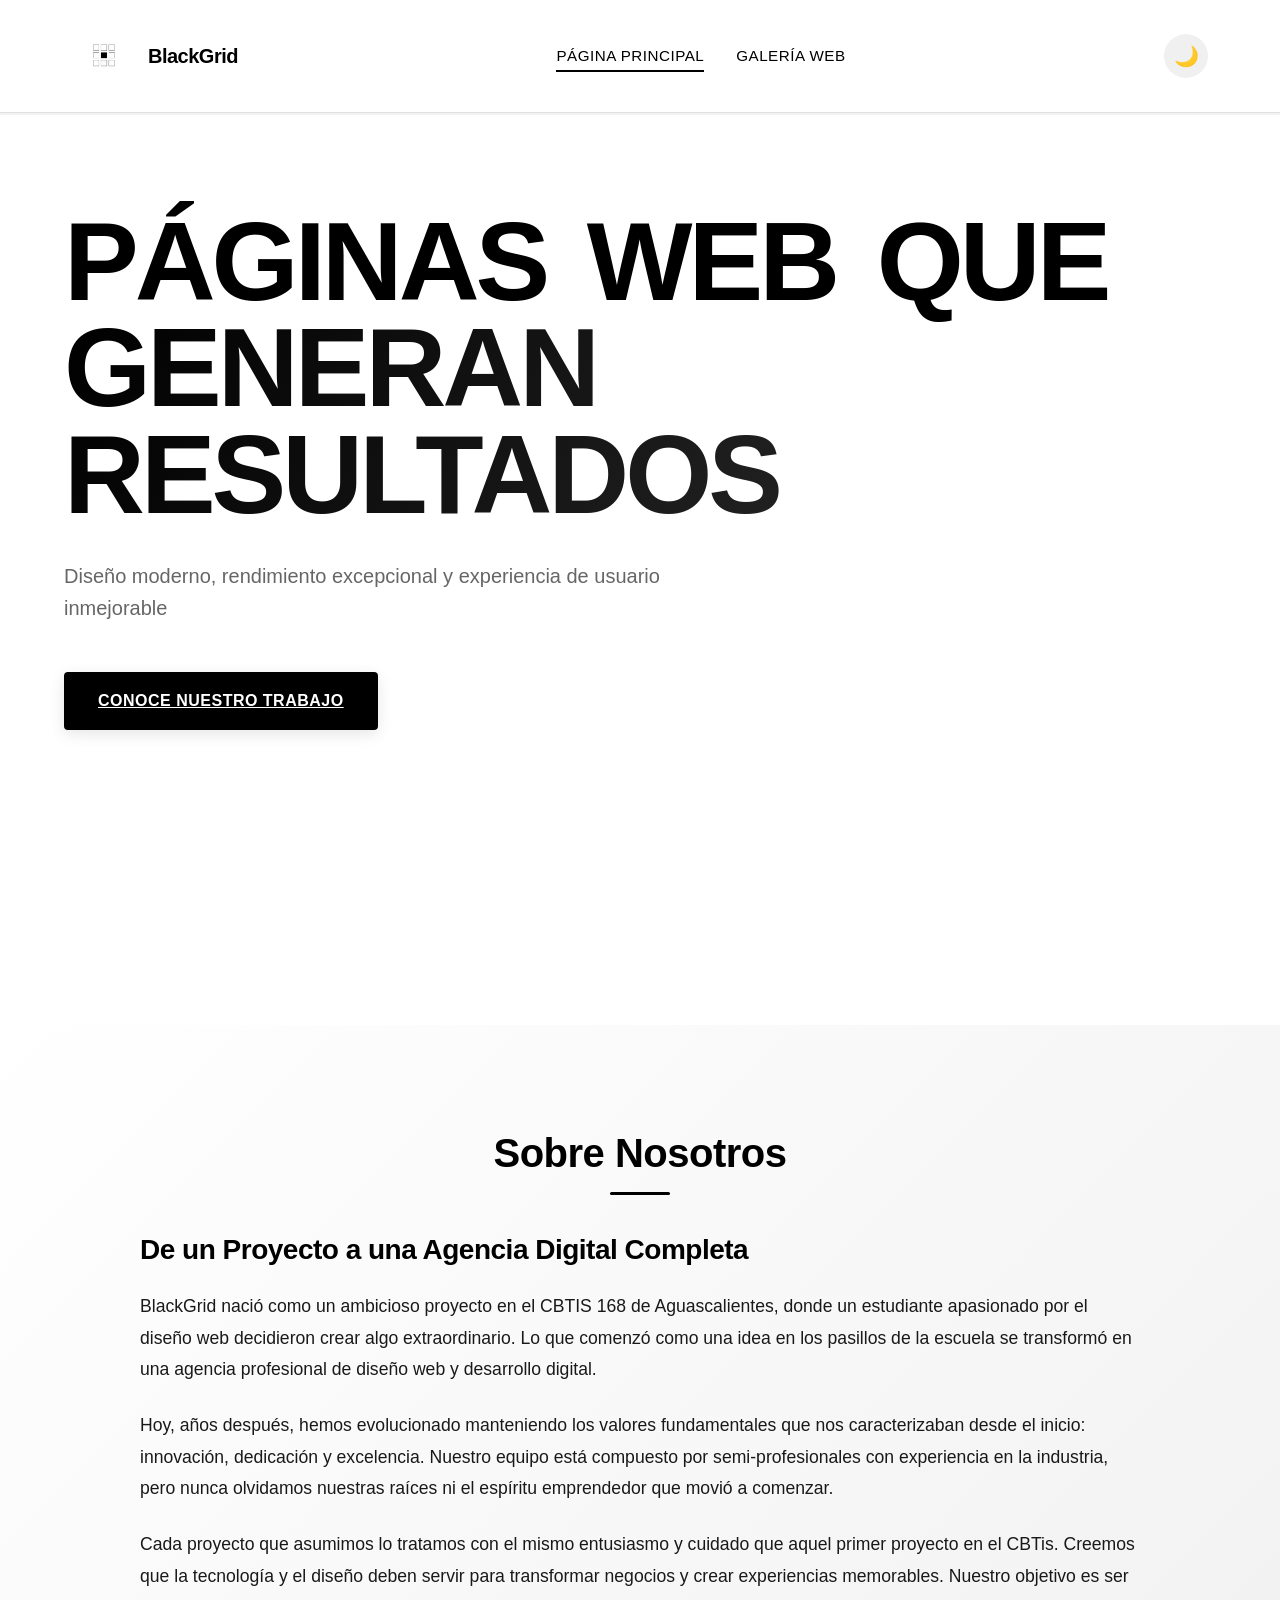
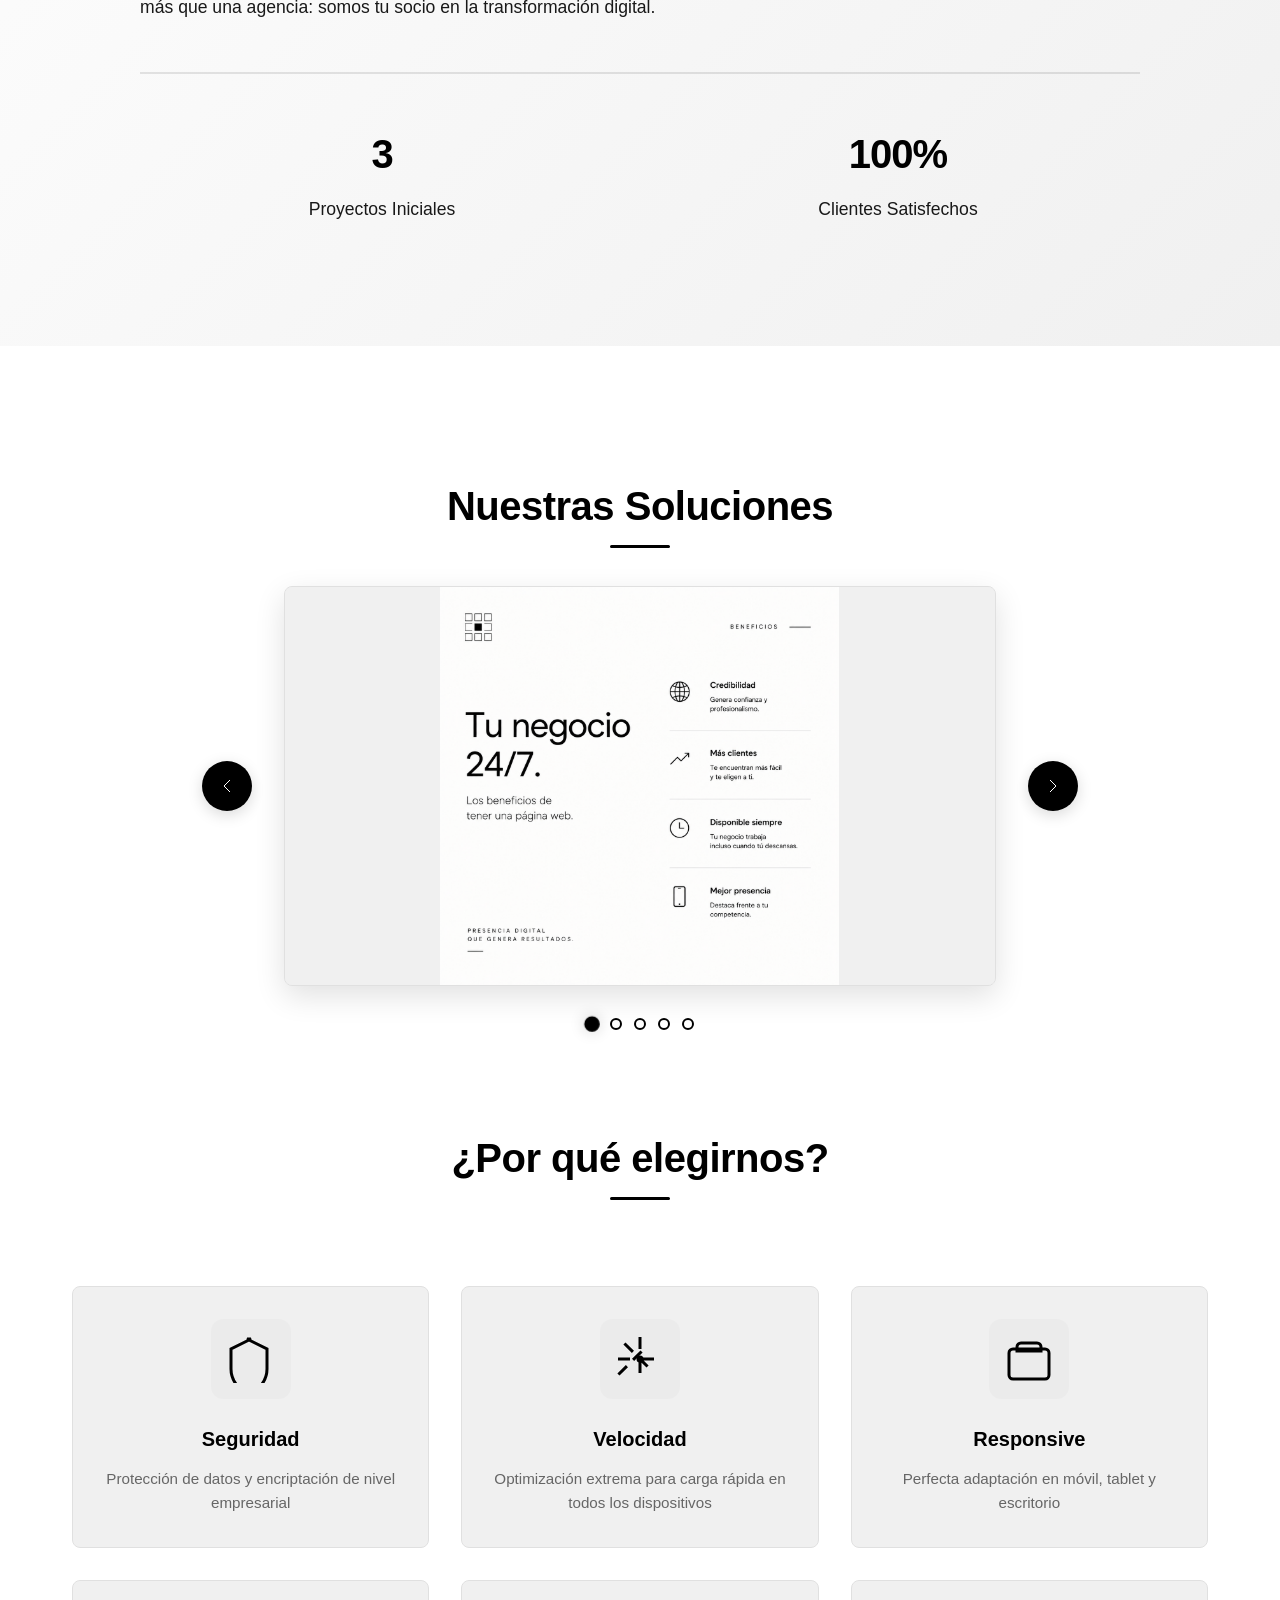
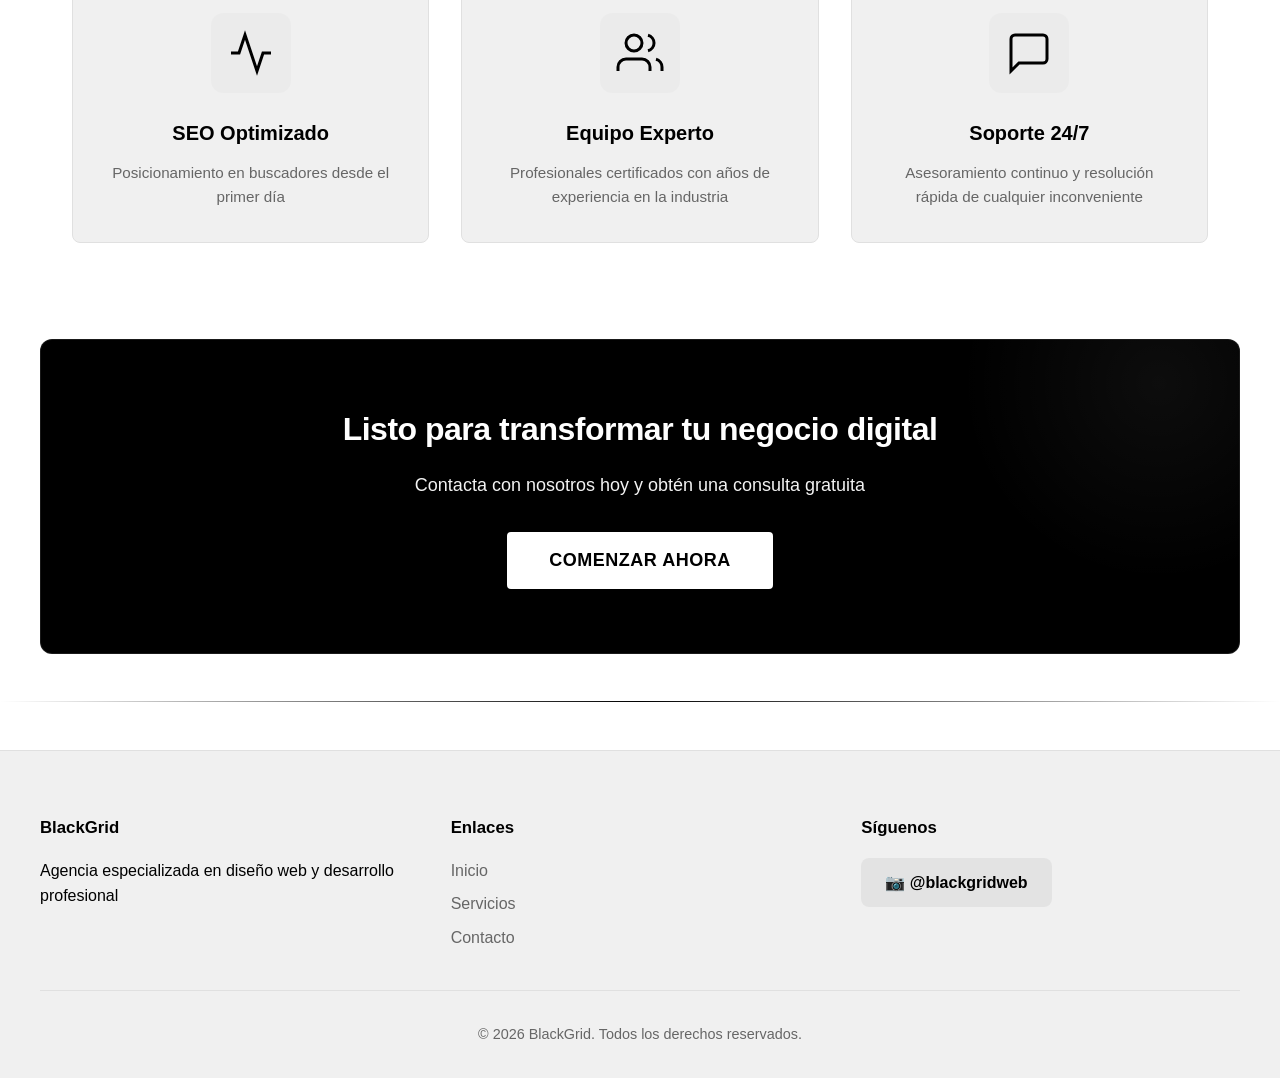
==== commit adb93d19: "Add files via upload" ====
--- a/index.html
+++ b/index.html
@@ -47,16 +47,16 @@
                 <div class="about-content">
                     <div class="about-text">
                         <h3 class="about-subtitle">De un Proyecto a una Agencia Digital Completa</h3>
-                        <p>BlackGrid nació como un ambicioso proyecto en el CBTIS 168 de Aguascalientes, donde un equipo de estudiantes apasionados por el diseño web decidieron crear algo extraordinario. Lo que comenzó como una idea en los pasillos de nuestra escuela se transformó en una agencia profesional de diseño web y desarrollo digital.</p>
+                        <p>BlackGrid nació como un ambicioso proyecto en el CBTIS 168 de Aguascalientes, donde un estudiante apasionado por el diseño web decidieron crear algo extraordinario. Lo que comenzó como una idea en los pasillos de la escuela se transformó en una agencia profesional de diseño web y desarrollo digital.</p>
                         
-                        <p>Hoy, años después, hemos evolucionado manteniendo los valores fundamentales que nos caracterizaban desde el inicio: innovación, dedicación y excelencia. Nuestro equipo está compuesto por profesionales certificados con experiencia en la industria, pero nunca olvidamos nuestras raíces ni el espíritu emprendedor que nos movió a comenzar.</p>
+                        <p>Hoy, años después, hemos evolucionado manteniendo los valores fundamentales que nos caracterizaban desde el inicio: innovación, dedicación y excelencia. Nuestro equipo está compuesto por semi-profesionales con experiencia en la industria, pero nunca olvidamos nuestras raíces ni el espíritu emprendedor que movió a comenzar.</p>
                         
-                        <p>Cada proyecto que asumimos lo tratamos con el mismo entusiasmo y cuidado que aquel primer proyecto en el CBTIS. Creemos que la tecnología y el diseño deben servir para transformar negocios y crear experiencias memorables. Nuestro objetivo es ser más que una agencia: somos tu socio en la transformación digital.</p>
+                        <p>Cada proyecto que asumimos lo tratamos con el mismo entusiasmo y cuidado que aquel primer proyecto en el CBTis. Creemos que la tecnología y el diseño deben servir para transformar negocios y crear experiencias memorables. Nuestro objetivo es ser más que una agencia: somos tu socio en la transformación digital.</p>
                         
                         <div class="about-stats">
                             <div class="stat">
-                                <h4 class="stat-number">1</h4>
-                                <p class="stat-label">Proyecto Inicial</p>
+                                <h4 class="stat-number">3</h4>
+                                <p class="stat-label">Proyectos Iniciales</p>
                             </div>
                             <div class="stat">
                                 <h4 class="stat-number">100%</h4>
@@ -111,7 +111,7 @@
             <h2 class="section-title">¿Por qué elegirnos?</h2>
             
             <div class="features-grid">
-                <div class="feature-card" data-description="Implementamos protocolos de seguridad de nivel empresarial con encriptación end-to-end. Nuestros servidores están certificados ISO 27001 y realizamos auditorías de seguridad regularmente. Protegemos tus datos y los de tus usuarios con los estándares más rigurosos.">
+                <div class="feature-card" data-description="Implementamos protocolos de seguridad de nivel empresarial con encriptación end-to-end. Nuestros servidores están certificados al ser hosteados con herramientas de seguridad de Microsoft. Protegemos tus datos y los de tus usuarios con los estándares más rigurosos.">
                     <div class="feature-icon">
                         <svg viewBox="0 0 24 24" width="48" height="48" stroke="currentColor" fill="none" stroke-width="1.5">
                             <path d="M12 2L2 7v10c0 5.55 3.84 10.74 9 12 5.16-1.26 9-6.45 9-12V7l-10-5z"></path>
@@ -132,7 +132,7 @@
                     <p>Optimización extrema para carga rápida en todos los dispositivos</p>
                 </div>
 
-                <div class="feature-card" data-description="Todos nuestros diseños se adaptan perfectamente a cualquier pantalla. Probamos en más de 20 dispositivos diferentes para garantizar la mejor experiencia. Tu sitio se verá increíble en móviles, tablets y desktops.">
+                <div class="feature-card" data-description="Todos nuestros diseños se adaptan perfectamente a cualquier pantalla. Probamos en más de 10 dispositivos diferentes para garantizar la mejor experiencia. Tu sitio se verá increíble en móviles, tablets y desktops.">
                     <div class="feature-icon">
                         <svg viewBox="0 0 24 24" width="48" height="48" stroke="currentColor" fill="none" stroke-width="1.5">
                             <rect x="2" y="7" width="20" height="15" rx="2" ry="2"></rect>
@@ -153,7 +153,7 @@
                     <p>Posicionamiento en buscadores desde el primer día</p>
                 </div>
 
-                <div class="feature-card" data-description="Nuestro equipo tiene más de 50 años combinados en diseño y desarrollo web. Hemos creado más de 200 proyectos exitosos para empresas de todos los tamaños. Tu éxito es nuestra prioridad.">
+                <div class="feature-card" data-description="Nuestro equipo tiene años combinados en diseño y desarrollo web. Hemos creado proyectos exitosos de todos los tamaños a nivel nacional. Tu éxito es nuestra prioridad.">
                     <div class="feature-icon">
                         <svg viewBox="0 0 24 24" width="48" height="48" stroke="currentColor" fill="none" stroke-width="1.5">
                             <path d="M17 21v-2a4 4 0 0 0-4-4H5a4 4 0 0 0-4 4v2"></path>
@@ -166,7 +166,7 @@
                     <p>Profesionales certificados con años de experiencia en la industria</p>
                 </div>
 
-                <div class="feature-card" data-description="Te asesoramos en cada paso del camino. Desde la estrategia inicial hasta el lanzamiento y soporte continuo. Disponibles 24/7 para responder tus preguntas y optimizar tu presencia digital.">
+                <div class="feature-card" data-description="Te asesoramos en cada paso del camino. Desde la estrategia inicial hasta el lanzamiento con recomendaciones y soporte continuo. Disponibles 24/7 (pero dormimos), para responder tus preguntas y optimizar tu presencia digital.">
                     <div class="feature-icon">
                         <svg viewBox="0 0 24 24" width="48" height="48" stroke="currentColor" fill="none" stroke-width="1.5">
                             <path d="M21 15a2 2 0 0 1-2 2H7l-4 4V5a2 2 0 0 1 2-2h14a2 2 0 0 1 2 2z"></path>
